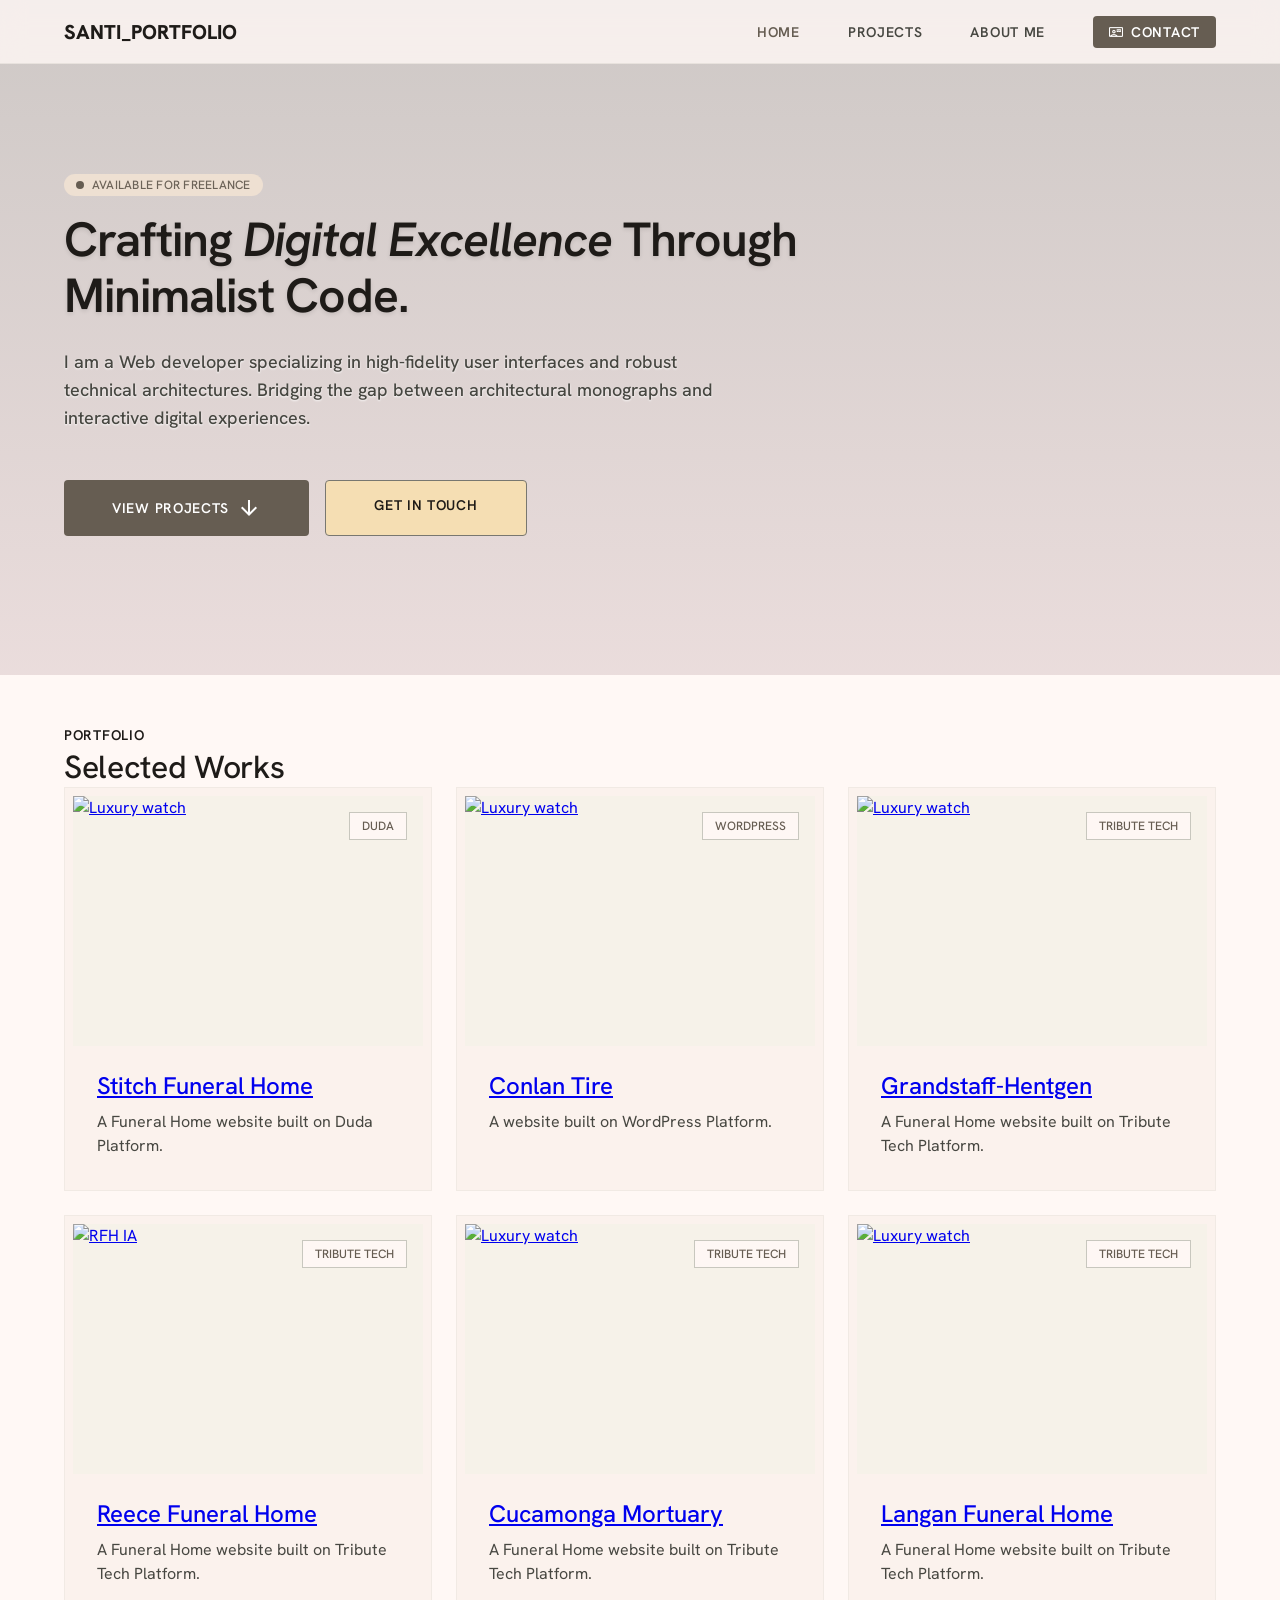
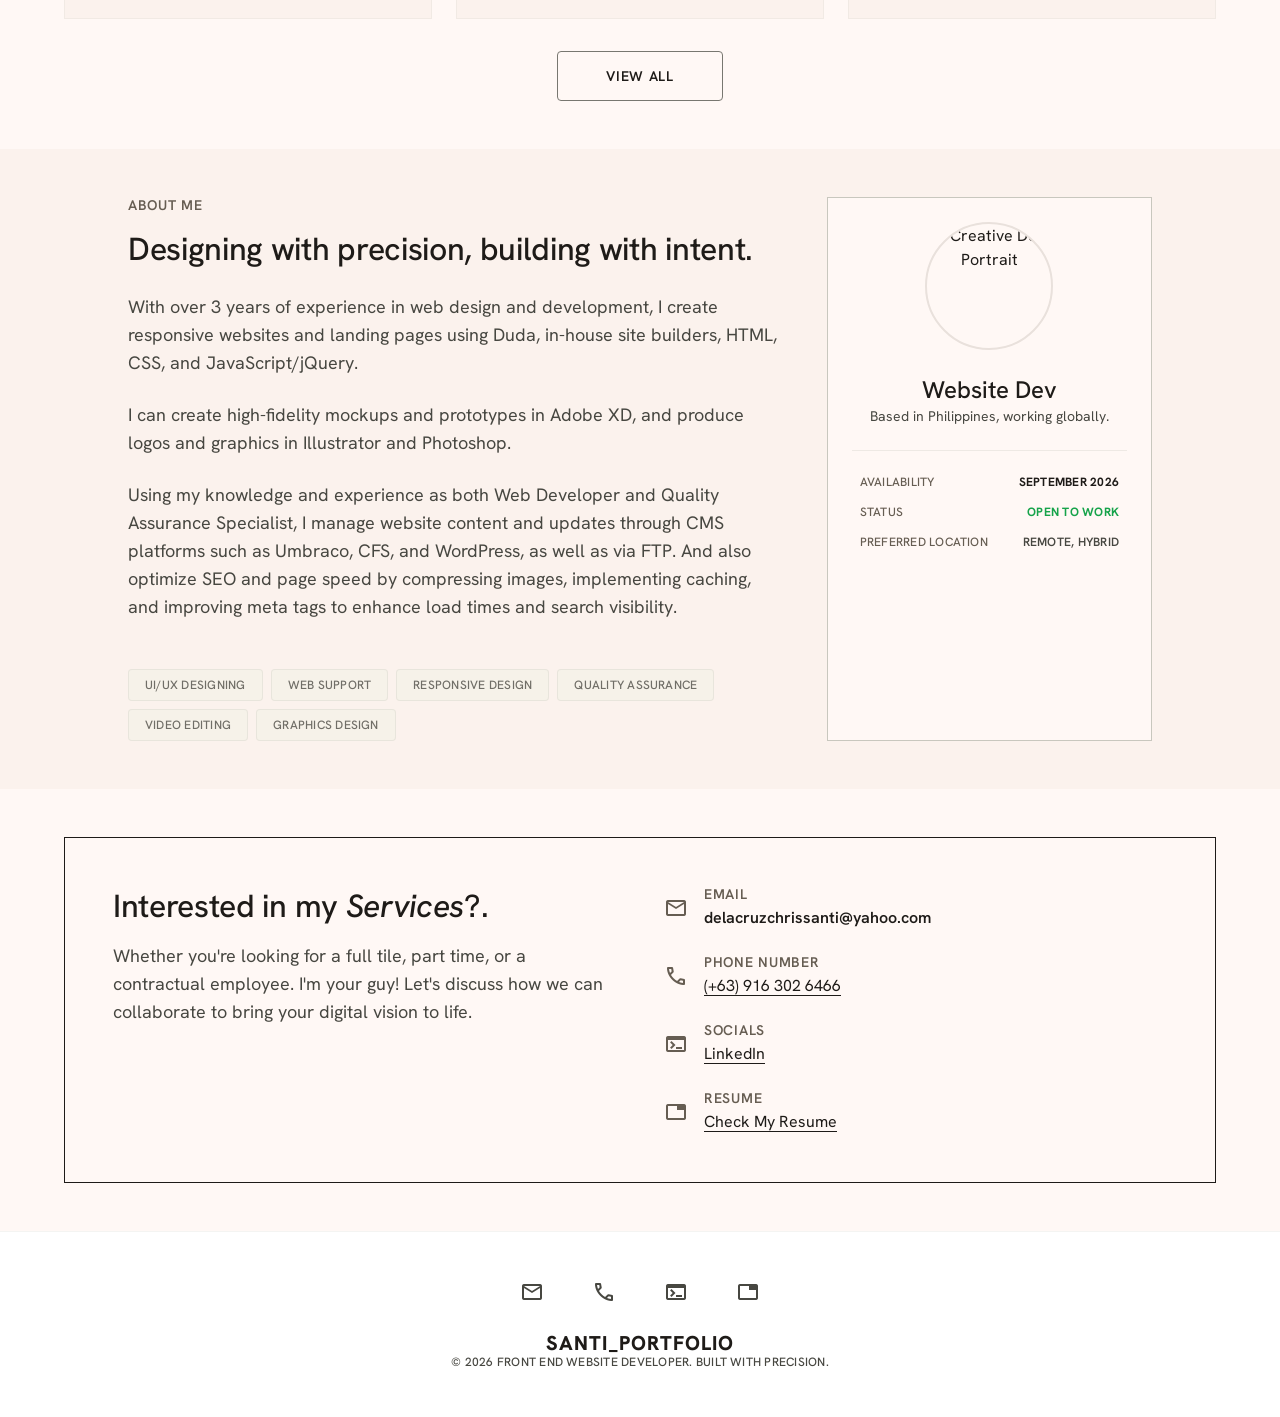
==== index.html @ 379f8e72 "Add files via upload" ====
<!doctype html>

<html class="scroll-smooth" lang="en">
  <head>
    <meta charset="utf-8" />
    <meta content="width=device-width, initial-scale=1.0" name="viewport" />
    <title>SANTI_PORTFOLIO | Creative Developer</title>
    <link rel="stylesheet" href="./style.css" />
  </head>
  <body>
    <!-- Header -->
    <header>
      <div class="logo">SANTI_PORTFOLIO</div>
      <nav class="nav-desktop">
        <a class="nav-link label-md active" href="#hero">Home</a>
        <a class="nav-link label-md" href="#projects">Projects</a>
        <a class="nav-link label-md" href="#info">About Me</a>
        <a class="btn-contact-nav" href="#contact">
          <span class="material-symbols-outlined" style="font-size: 14px"
            >contact_mail</span
          >
          <span class="label-md">Contact</span>
        </a>
      </nav>
      <button class="menu-trigger">
        <span class="material-symbols-outlined">menu</span>
      </button>
    </header>
    <main>
      <!-- Hero Section -->
      <section class="hero" id="hero">
        <div class="hero-content">
          <div class="badge">
            <span class="pulse"></span>
            <span class="label-sm">Available for Freelance</span>
          </div>
          <h1>
            Crafting
            <span class="secondary-text italic">Digital Excellence</span>
            Through Minimalist Code.
          </h1>
          <p class="body-lg">
            I am a Web developer specializing in high-fidelity user interfaces
            and robust technical architectures. Bridging the gap between
            architectural monographs and interactive digital experiences.
          </p>
          <div class="btn-group">
            <a class="btn-primary label-md" href="#projects">
              View Projects
              <span class="material-symbols-outlined">arrow_downward</span>
            </a>
            <a class="btn-outline label-md" href="#contact">Get in Touch</a>
          </div>
        </div>
      </section>

      <!-- Selected Works -->
      <section class="projects-section" id="projects">
        <div class="section-header">
          <span class="label-md">Portfolio</span>
          <h2>Selected Works</h2>
        </div>
        <div class="project-grid" id="project-grid">
          <article class="project-card" data-category="Duda">
            <div class="project-image-wrapper">
            <a href="https://www.stithfuneralhome.com/" target="_blank" rel="noopener noreferrer">
              <img alt="Luxury watch" src="./files/stitchfh.png" />
              <div class="project-tag">Duda</div>
            </div>
            <div class="project-info">
              <h3 class="project-name">Stitch Funeral Home</h3></a>
              <p class="project-desc">
                A Funeral Home website built on Duda Platform.
              </p>
            </div>
          </article>

          <article class="project-card" data-category="WP">
            <div class="project-image-wrapper">
            <a href="https://conlantire.com/" target="_blank" rel="noopener noreferrer">
              <img alt="Luxury watch" src="./files/conlan.png" />
              <div class="project-tag">WordPress</div>
            </div>
            <div class="project-info">
              <h3 class="project-name">Conlan Tire</h3></a>
              <p class="project-desc">
              A website built on WordPress Platform.
              </p>
            </div>
          </article>

          <article class="project-card" data-category="TT">
            <div class="project-image-wrapper">
            <a href="https://www.grandstaff-hentgen.com/" target="_blank" rel="noopener noreferrer">
              <img alt="Luxury watch" src="./files/grandstaff.png" />
              <div class="project-tag">Tribute Tech</div>
            </div>
            <div class="project-info">
              <h3 class="project-name">Grandstaff-Hentgen</h3></a>
              <p class="project-desc">
                  A Funeral Home website built on Tribute Tech Platform.
              </p>
            </div>
          </article>

          <article class="project-card" data-category="TT">
            <div class="project-image-wrapper">
            <a href="https://www.rfh-ia.com/" target="_blank" rel="noopener noreferrer">
              <img alt="RFH IA" src="./files/reece.png" />
              <div class="project-tag">Tribute Tech</div>
            </div>
            <div class="project-info">
              <h3 class="project-name">Reece Funeral Home</h3></a>
              <p class="project-desc">
              A Funeral Home website built on Tribute Tech Platform.
              </p>
            </div>
          </article>

          <article class="project-card" data-category="TT">
            <div class="project-image-wrapper">
            <a href="https://www.cucamongamortuary.com/" target="_blank" rel="noopener noreferrer">
              <img alt="Luxury watch" src="./files/cucamonga.png" />
              <div class="project-tag">Tribute Tech</div>
            </div>
            <div class="project-info">
              <h3 class="project-name">Cucamonga Mortuary</h3></a>
              <p class="project-desc">
              A Funeral Home website built on Tribute Tech Platform.
              </p>
            </div>
          </article>

          <article class="project-card" data-category="TT">
            <div class="project-image-wrapper">
            <a href="https://www.langanfuneralhome.com/" target="_blank" rel="noopener noreferrer">
              <img alt="Luxury watch" src="./files/langan.png" />
              <div class="project-tag">Tribute Tech</div>
            </div>
            <div class="project-info">
              <h3 class="project-name">Langan Funeral Home</h3></a>
              <p class="project-desc">
              A Funeral Home website built on Tribute Tech Platform.
              </p>
            </div>
          </article>
        </div>

        <div class="btn-group" style="margin-top: 32px; justify-content: center">
          <a class="btn-outline label-md" href="./portfolio.html">View All</a>
      </section>

      <!-- About Me Info -->
      <section class="info-section" id="info">
        <div class="info-grid">
          <div class="phil-content">
            <div class="phil-header">
              <span class="label-md">About Me</span>
              <h2>Designing with precision, building with intent.</h2>
            </div>
            <p class="body-lg">
              With over 3 years of experience in web design and development, I
              create responsive websites and landing pages using Duda, in-house
              site builders, HTML, CSS, and JavaScript/jQuery.
            </p>
            <p class="body-lg">
              I can create high-fidelity mockups and prototypes in Adobe XD, and
              produce logos and graphics in Illustrator and Photoshop.
            </p>
            <p class="body-lg">
              Using my knowledge and experience as both Web Developer and
              Quality Assurance Specialist, I manage website content and updates
              through CMS platforms such as Umbraco, CFS, and WordPress, as well
              as via FTP. And also optimize SEO and page speed by compressing
              images, implementing caching, and improving meta tags to enhance
              load times and search visibility.
            </p>
            <div class="tag-cloud">
              <span class="tag label-sm">UI/UX Designing</span>
              <span class="tag label-sm">Web Support</span>
              <span class="tag label-sm">Responsive Design</span>
              <span class="tag label-sm">Quality Assurance</span>
              <span class="tag label-sm">Video Editing</span>
              <span class="tag label-sm">Graphics Design</span>
            </div>
          </div>
          <div class="profile-card">
            <div class="avatar">
              <img alt="Creative Dev Portrait" src="./files/2x2.png" />
            </div>
            <h3>Website Dev</h3>
            <p class="body-sm">Based in Philippines, working globally.</p>
            <div class="status-table">
              <div class="status-row">
                <span class="label-sm">Availability</span>
                <span class="label-sm" style="font-weight: 700"
                  >September 2026</span
                >
              </div>
              <div class="status-row">
                <span class="label-sm">Status</span>
                <span class="label-sm status-online">Open to Work</span>
              </div>
              <div class="status-row">
                <span class="label-sm">Preferred Location</span>
                <span class="label-sm preferred">Remote, Hybrid</span>
              </div>
            </div>
          </div>
        </div>
      </section>
      <!-- Contact Section -->
      <section class="contact-section" id="contact">
        <div class="contact-box">
          <div class="contact-grid">
            <div>
              <h2>Interested in my <span class="italic">Services</span>?.</h2>
              <p class="body-lg">
                Whether you're looking for a full tile, part time, or a
                contractual employee. I'm your guy! Let's discuss how we can
                collaborate to bring your digital vision to life.
              </p>
            </div>
            <div class="contact-info-list">
              <a
                class="contact-item"
                href="mailto:delacruzchrissanti@yahoo.com"
              >
                <span class="material-symbols-outlined icon">mail</span>
                <div>
                  <h4 class="label-md">Email</h4>
                  <h3 class="body-md" style="font-weight: 600">
                    delacruzchrissanti@yahoo.com
                  </h3>
                </div>
              </a>
              <div class="contact-item">
                <span class="material-symbols-outlined icon">Phone</span>
                <div>
                  <h4 class="label-md">Phone Number</h4>
                  <div class="social-row">
                    <a class="social-link body-md" href="tel:+639163026466"
                      >(+63) 916 302 6466
                    </a>
                  </div>
                </div>
              </div>
              <div class="contact-item">
                <span class="material-symbols-outlined icon">terminal</span>
                <div>
                  <h4 class="label-md">Socials</h4>
                  <div class="social-row">
                    <a
                      class="social-link body-md"
                      href="https://www.linkedin.com/in/chrissanti-dela-cruz-59982b242/"
                      target="_blank"
                      >LinkedIn</a
                    >
                  </div>
                </div>
              </div>
              <div class="contact-item">
                <span class="material-symbols-outlined icon">Tab</span>
                <div>
                  <h4 class="label-md">Resume</h4>
                  <div class="social-row">
                    <a
                      class="social-link body-md"
                      href="./files/Chrissanti Dela Cruz - Resume.pdf"
                      target="_blank"
                      >Check My Resume</a
                    >
                  </div>
                </div>
              </div>
            </div>
          </div>
        </div>
      </section>
    </main>
    <!-- Footer -->
    <footer>
      <div class="footer-socials">
        <a href="mailto:delacruzchrissanti@yahoo.com"
          ><span class="material-symbols-outlined">mail</span></a
        >
        <a href="tel:+639163026466"
          ><span class="material-symbols-outlined">Phone</span></a
        >
        <a
          href="https://www.linkedin.com/in/chrissanti-dela-cruz-59982b242/"
          target="_blank"
          ><span class="material-symbols-outlined">Terminal</span></a
        >
        <a href="./files/Chrissanti Dela Cruz - Resume.pdf" target="_blank"
          ><span class="material-symbols-outlined">Tab</span></a
        >
      </div>
      <div class="logo label-md">SANTI_PORTFOLIO</div>
      <div class="footer-copy label-sm">
        © 2026 Front End Website Developer. Built with precision.
      </div>
    </footer>
    <!-- Bottom Nav -->
    <nav class="bottom-nav">
      <a class="bottom-nav-item active" href="#hero">
        <span class="material-symbols-outlined">home</span>
        <span class="label-sm">Home</span>
      </a>
      <a class="bottom-nav-item" href="#projects">
        <span class="material-symbols-outlined">grid_view</span>
        <span class="label-sm">Projects</span>
      </a>
      <a class="bottom-nav-item" href="#info">
        <span class="material-symbols-outlined">person</span>
        <span class="label-sm">Info</span>
      </a>
    </nav>
  </body>
</html>
---- style.css ----
@import url("https://fonts.googleapis.com/css2?family=Hanken+Grotesk:wght@400;500;600;700;800&display=swap");
@import url("https://fonts.googleapis.com/css2?family=Material+Symbols+Outlined:wght,FILL@100..700,0..1&display=swap");
/* Variables based on provided theme */
:root {
  --primary: #5f5e5b;
  --on-primary: #ffffff;
  --secondary: #665d52;
  --on-secondary: #ffffff;
  --background: #fff8f5;
  --surface: #fff8f5;
  --surface-container: #f5ece7;
  --surface-container-low: #fbf2ed;
  --surface-container-high: #efe6e2;
  --surface-container-lowest: #ffffff;
  --surface-variant: #e9e1dc;
  --on-surface: #1e1b18;
  --on-surface-variant: #474741;
  --outline: #787770;
  --outline-variant: #c8c7be;
  --primary-container: #f5f2ed;
  --secondary-container: #eee0d2;
  --on-secondary-container: #6c6358;
  --tertiary-container: #f6f2e9;
  --on-tertiary-container: #706e67;

  --margin-desktop: 64px;
  --margin-mobile: 20px;
  --gutter: 24px;
  --radius-lg: 0.25rem;
  --radius-xl: 0.5rem;
  --radius-full: 0.75rem;
}

* {
  box-sizing: border-box;
  margin: 0;
  padding: 0;
}

body {
  font-family: "Hanken Grotesk", sans-serif;
  background-color: var(--background);
  color: var(--on-surface);
  line-height: 1.5;
  -webkit-font-smoothing: antialiased;
  min-height: 100dvh;
}

.scroll-smooth {
  scroll-behavior: smooth;
}

/* Typography */
h1 {
  font-size: 32px;
  line-height: 40px;
  font-weight: 600;
  letter-spacing: -0.01em;
}
@media (min-width: 768px) {
  h1 {
    font-size: 48px;
    line-height: 56px;
    letter-spacing: -0.02em;
  }
}

h2 {
  font-size: 32px;
  line-height: 40px;
  font-weight: 500;
  letter-spacing: -0.01em;
}
h3 {
  font-size: 24px;
  line-height: 32px;
  font-weight: 500;
}

.label-md {
  font-size: 14px;
  line-height: 16px;
  font-weight: 600;
  letter-spacing: 0.05em;
  text-transform: uppercase;
}
.label-sm {
  font-size: 12px;
  line-height: 14px;
  font-weight: 500;
  letter-spacing: 0.02em;
  text-transform: uppercase;
}
.body-lg {
  font-size: 18px;
  line-height: 28px;
  font-weight: 400;
}
.body-md {
  font-size: 16px;
  line-height: 24px;
  font-weight: 400;
}
.body-sm {
  font-size: 14px;
  line-height: 20px;
  font-weight: 400;
}

.italic {
  font-style: italic;
}

/* Layout Helpers */
section {
  padding: 48px var(--margin-mobile);
}
@media (min-width: 768px) {
  section {
    padding: 48px var(--margin-desktop);
  }
}

.container-wide {
  max-width: 1280px;
  margin: 0 auto;
}
.flex {
  display: flex;
}
.grid {
  display: grid;
}
.items-center {
  align-items: center;
}
.justify-between {
  justify-content: space-between;
}
.gap-md {
  gap: 16px;
}
.gap-lg {
  gap: 24px;
}
.gap-xl {
  gap: 48px;
}

/* Header */
header {
  position: fixed;
  top: 0;
  width: 100%;
  height: 64px;
  z-index: 100;
  background: rgba(255, 248, 245, 0.8);
  backdrop-filter: blur(12px);
  -webkit-backdrop-filter: blur(12px);
  border-bottom: 1px solid rgba(200, 199, 190, 0.3);
  display: flex;
  align-items: center;
  justify-content: space-between;
  padding: 0 var(--margin-mobile);
}
@media (min-width: 768px) {
  header {
    padding: 0 var(--margin-desktop);
  }
}

.logo {
  font-size: 20px;
  font-weight: 800;
}

.nav-desktop {
  display: none;
  gap: 48px;
  align-items: center;
}
@media (min-width: 768px) {
  .nav-desktop {
    display: flex;
  }
}

.nav-link {
  text-decoration: none;
  color: var(--on-surface-variant);
  transition: color 0.3s;
}
.nav-link:hover,
.nav-link.active {
  color: var(--secondary);
  font-weight: 600;
}

.btn-contact-nav {
  background: var(--secondary);
  color: var(--on-secondary);
  padding: 8px 16px;
  border-radius: var(--radius-lg);
  display: flex;
  align-items: center;
  gap: 8px;
  text-decoration: none;
  transition: transform 0.1s;
}
.btn-contact-nav:active {
  transform: scale(0.95);
}

.menu-trigger {
  display: block;
  background: none;
  border: none;
  color: var(--secondary);
  padding: 8px;
  cursor: pointer;
}
@media (min-width: 768px) {
  .menu-trigger {
    display: none;
  }
}

/* Hero */
.hero {
  min-height: 75vh;
  display: flex;
  flex-direction: column;
  justify-content: center;
  background-color: var(--surface);
  padding-top: 80px;
  background-image:
    linear-gradient(rgba(10, 10, 10, 20%), rgba(230, 215, 215, 0.833)),
    url("./files/backdrop.png");
  background-size: cover;
  background-position: center;
  a.btn-outline.label-md {
    background-color: wheat !important;
  }
}
.hero-content {
  max-width: 896px;
  z-index: 10;
}
.badge {
  display: inline-flex;
  align-items: center;
  gap: 8px;
  padding: 4px 12px;
  background: var(--secondary-container);
  color: var(--on-secondary-container);
  border-radius: 999px;
  margin-bottom: 16px;
}
.pulse {
  width: 8px;
  height: 8px;
  border-radius: 50%;
  background: var(--secondary);
  animation: pulse-anim 2s infinite;
}
@keyframes pulse-anim {
  0% {
    opacity: 1;
  }
  50% {
    opacity: 0.4;
  }
  100% {
    opacity: 1;
  }
}

.hero h1 {
  margin-bottom: 24px;
  text-shadow: 0 2px 4px rgba(0, 0, 0, 0.1);
}
.hero p {
  color: var(--on-surface-variant);
  margin-bottom: 48px;
  max-width: 672px;
  font-weight: 500;
  text-shadow: 0 1px 2px rgba(255, 255, 255, 0.936);
}

.btn-group {
  display: flex;
  flex-wrap: wrap;
  gap: 16px;
}
.btn-primary {
  background: var(--secondary);
  color: var(--on-secondary);
  padding: 16px 48px;
  border-radius: var(--radius-lg);
  text-decoration: none;
  display: flex;
  align-items: center;
  gap: 8px;
  transition: transform 0.1s;
}
.btn-outline {
  border: 1px solid var(--outline);
  color: var(--on-surface);
  padding: 16px 48px;
  border-radius: var(--radius-lg);
  text-decoration: none;
  transition:
    background 0.3s,
    transform 0.1s;
}
.btn-outline:hover {
  background: var(--surface-variant);
}
.btn-primary:active,
.btn-outline:active {
  transform: scale(0.95);
}

/* Philosophy Info */
.info-section {
  background-color: var(--surface-container-low);
}
.info-grid {
  display: grid;
  grid-template-columns: 1fr;
  gap: 48px;
  max-width: 1024px;
  margin: 0 auto;
}
@media (min-width: 768px) {
  .info-grid {
    grid-template-columns: 2fr 1fr;
  }
}

.phil-header span {
  color: var(--secondary);
  margin-bottom: 16px;
  display: block;
}
.phil-header h2 {
  margin-bottom: 24px;
}
.phil-content p {
  color: var(--on-surface-variant);
  margin-bottom: 24px;
}

.tag-cloud {
  display: flex;
  flex-wrap: wrap;
  gap: 8px;
  margin-top: 48px;
}
.tag {
  padding: 8px 16px;
  background: var(--tertiary-container);
  border: 1px solid rgba(200, 199, 190, 0.3);
  color: var(--on-tertiary-container);
  border-radius: var(--radius-lg);
}

.profile-card {
  background: var(--surface);
  border: 1px solid var(--outline-variant);
  padding: 24px;
  display: flex;
  flex-direction: column;
  align-items: center;
  text-align: center;
}
.avatar {
  width: 128px;
  height: 128px;
  border-radius: 50%;
  overflow: hidden;
  margin-bottom: 24px;
  border: 2px solid var(--surface-variant);
}
.avatar img {
  width: 100%;
  height: 100%;
  object-fit: cover;
}
.profile-card p {
  color: var(--on-surface-variant);
  margin-bottom: 24px;
}
.status-table {
  width: 100%;
  border-top: 1px solid rgba(200, 199, 190, 0.3);
  padding-top: 24px;
}
.status-row {
  display: flex;
  justify-content: space-between;
  margin-bottom: 16px;
  padding: 0 8px;
}
.status-row span:first-child {
  color: var(--secondary);
  text-transform: uppercase;
}
.status-row .preferred {
  color: var(--on-surface-variant);
  font-weight: 600;
}
.status-row .status-online {
  color: #16a34a;
  font-weight: 700;
}

/* Contact */
.contact-section {
  background: var(--surface);
}
.contact-box {
  border: 1px solid var(--on-surface);
  padding: 48px;
  position: relative;
  overflow: hidden;
  max-width: 1280px;
  margin: 0 auto;
}
.contact-grid {
  display: grid;
  grid-template-columns: 1fr;
  gap: 48px;
}
@media (min-width: 1024px) {
  .contact-grid {
    grid-template-columns: 1fr 1fr;
  }
}

.contact-box h2 {
  margin-bottom: 16px;
}
.contact-box p {
  color: var(--on-surface-variant);
  margin-bottom: 48px;
}

.contact-info-list {
  display: flex;
  flex-direction: column;
  gap: 24px;
}
.contact-item {
  display: flex;
  align-items: center;
  gap: 16px;
  text-decoration: none;
  color: inherit;
  transition: transform 0.3s;
}
.contact-item:hover {
  transform: translateX(8px);
}
.contact-item .icon {
  color: var(--secondary);
  font-size: 24px;
}
.contact-item h4 {
  color: var(--secondary);
  margin-bottom: 4px;
}

.social-row {
  display: flex;
  gap: 16px;
  margin-top: 4px;
}
.social-link {
  text-decoration: underline;
  text-underline-offset: 4px;
  color: inherit;
  transition: color 0.3s;
}
.social-link:hover {
  color: var(--secondary);
}

.contact-form {
  background: var(--primary-container);
  padding: 24px;
  border: 1px solid var(--outline-variant);
}
.form-grid {
  display: grid;
  grid-template-columns: 1fr;
  gap: 24px;
  margin-bottom: 24px;
}
@media (min-width: 768px) {
  .form-grid {
    grid-template-columns: 1fr 1fr;
  }
}

.form-group {
  display: flex;
  flex-direction: column;
  gap: 4px;
}
.form-group label {
  color: var(--secondary);
}
.form-control {
  background: var(--surface);
  border: 1px solid var(--outline-variant);
  padding: 16px;
  outline: none;
  transition: border 0.3s;
  font-family: inherit;
}
.form-control:focus {
  border-color: var(--on-surface);
}

.btn-submit {
  width: 100%;
  background: var(--secondary);
  color: var(--on-secondary);
  padding: 16px;
  border: none;
  cursor: pointer;
  text-transform: uppercase;
  letter-spacing: 0.1em;
  transition:
    background 0.3s,
    transform 0.1s;
}
.btn-submit:hover {
  background: var(--on-surface);
}
.btn-submit:active {
  transform: scale(0.98);
}

/* Footer */
footer {
  background: var(--surface-container-lowest);
  border-top: 1px solid rgba(200, 199, 190, 0.2);
  padding: 48px var(--margin-mobile);
  display: flex;
  flex-direction: column;
  align-items: center;
  margin-bottom: 64px;
}
@media (min-width: 768px) {
  footer {
    margin-bottom: 0;
  }
}

.footer-socials {
  display: flex;
  gap: 48px;
  margin-bottom: 24px;
}
.footer-socials a {
  color: var(--on-surface-variant);
  transition: color 0.3s;
}
.footer-socials a:hover {
  color: var(--secondary);
}

.footer-copy {
  color: var(--on-surface-variant);
  text-align: center;
  margin-top: 4px;
}

/* Mobile Bottom Nav */
.bottom-nav {
  position: fixed;
  bottom: 0;
  left: 0;
  width: 100%;
  display: flex;
  justify-content: space-around;
  align-items: center;
  padding: 8px 0;
  background: var(--surface-container);
  border-top: 1px solid rgba(200, 199, 190, 0.3);
  z-index: 100;
}
@media (min-width: 768px) {
  .bottom-nav {
    display: none;
  }
}

.bottom-nav-item {
  display: flex;
  flex-direction: column;
  align-items: center;
  text-decoration: none;
  color: var(--on-surface-variant);
  padding: 4px 0;
  flex: 1;
}
.bottom-nav-item.active {
  color: var(--secondary);
}
.bottom-nav-item span:last-child {
  font-size: 12px;
  margin-top: 4px;
}

/* Custom Scrollbar */
::-webkit-scrollbar {
  width: 6px;
}
::-webkit-scrollbar-track {
  background: var(--primary-container);
}
::-webkit-scrollbar-thumb {
  background: #4a4238;
  border-radius: 10px;
}
/* Grid */
.project-grid {
  display: grid;
  grid-template-columns: 1fr;
  gap: var(--gutter);
}

@media (min-width: 769px) {
  .project-grid {
    grid-template-columns: repeat(2, 1fr);
  }
}

@media (min-width: 1024px) {
  .project-grid {
    grid-template-columns: repeat(3, 1fr);
  }
}

/* Project Card */
.project-card {
  background-color: var(--surface-container-low);
  border: 1px solid rgba(200, 199, 190, 0.2);
  padding: 8px;
  transition:
    transform 0.4s cubic-bezier(0.2, 0, 0, 1),
    opacity 0.4s ease;
  display: flex;
  flex-direction: column;
}

.project-card:hover {
  transform: translateY(-8px);
  border-color: rgba(102, 93, 82, 0.4);
}

.project-image-wrapper {
  position: relative;
  height: 250px;
  overflow: hidden;
  background-color: var(--tertiary-container);
}

.project-image-wrapper img {
  width: 100%;
  height: 100%;
  object-fit: cover;
  transition: transform 0.7s ease;
}

.project-card:hover .project-image-wrapper img {
  transform: scale(1.05);
}

.project-tag {
  position: absolute;
  top: 16px;
  right: 16px;
  background-color: rgba(255, 248, 245, 0.9);
  backdrop-filter: blur(4px);
  padding: 4px 12px;
  font-size: 12px;
  font-weight: 500;
  color: var(--secondary);
  border: 1px solid var(--outline-variant);
  text-transform: uppercase;
}

.project-info {
  padding: 24px;
}

.project-name {
  font-size: 24px;
  font-weight: 500;
  margin-bottom: 8px;
}

.project-desc {
  font-size: 16px;
  color: var(--on-surface-variant);
  display: -webkit-box;
  -webkit-line-clamp: 2;
  -webkit-box-orient: vertical;
  overflow: hidden;
}
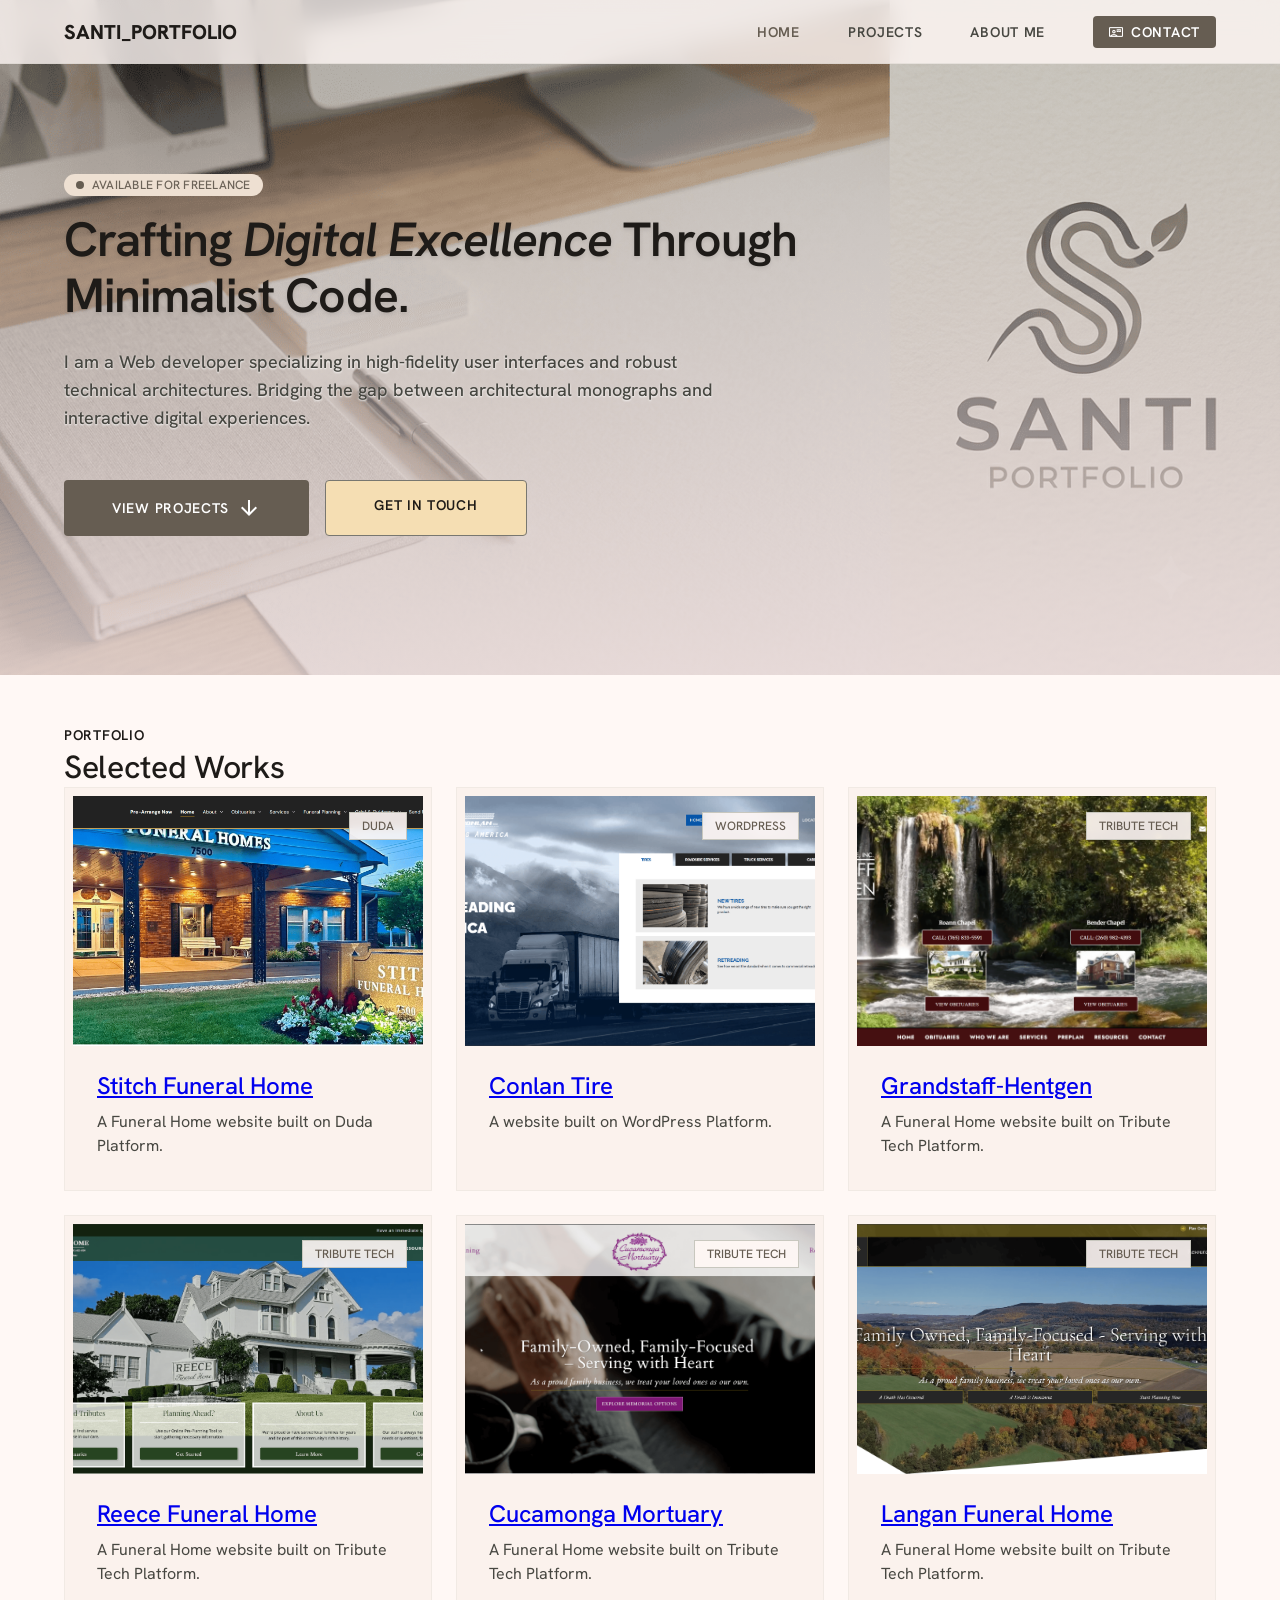
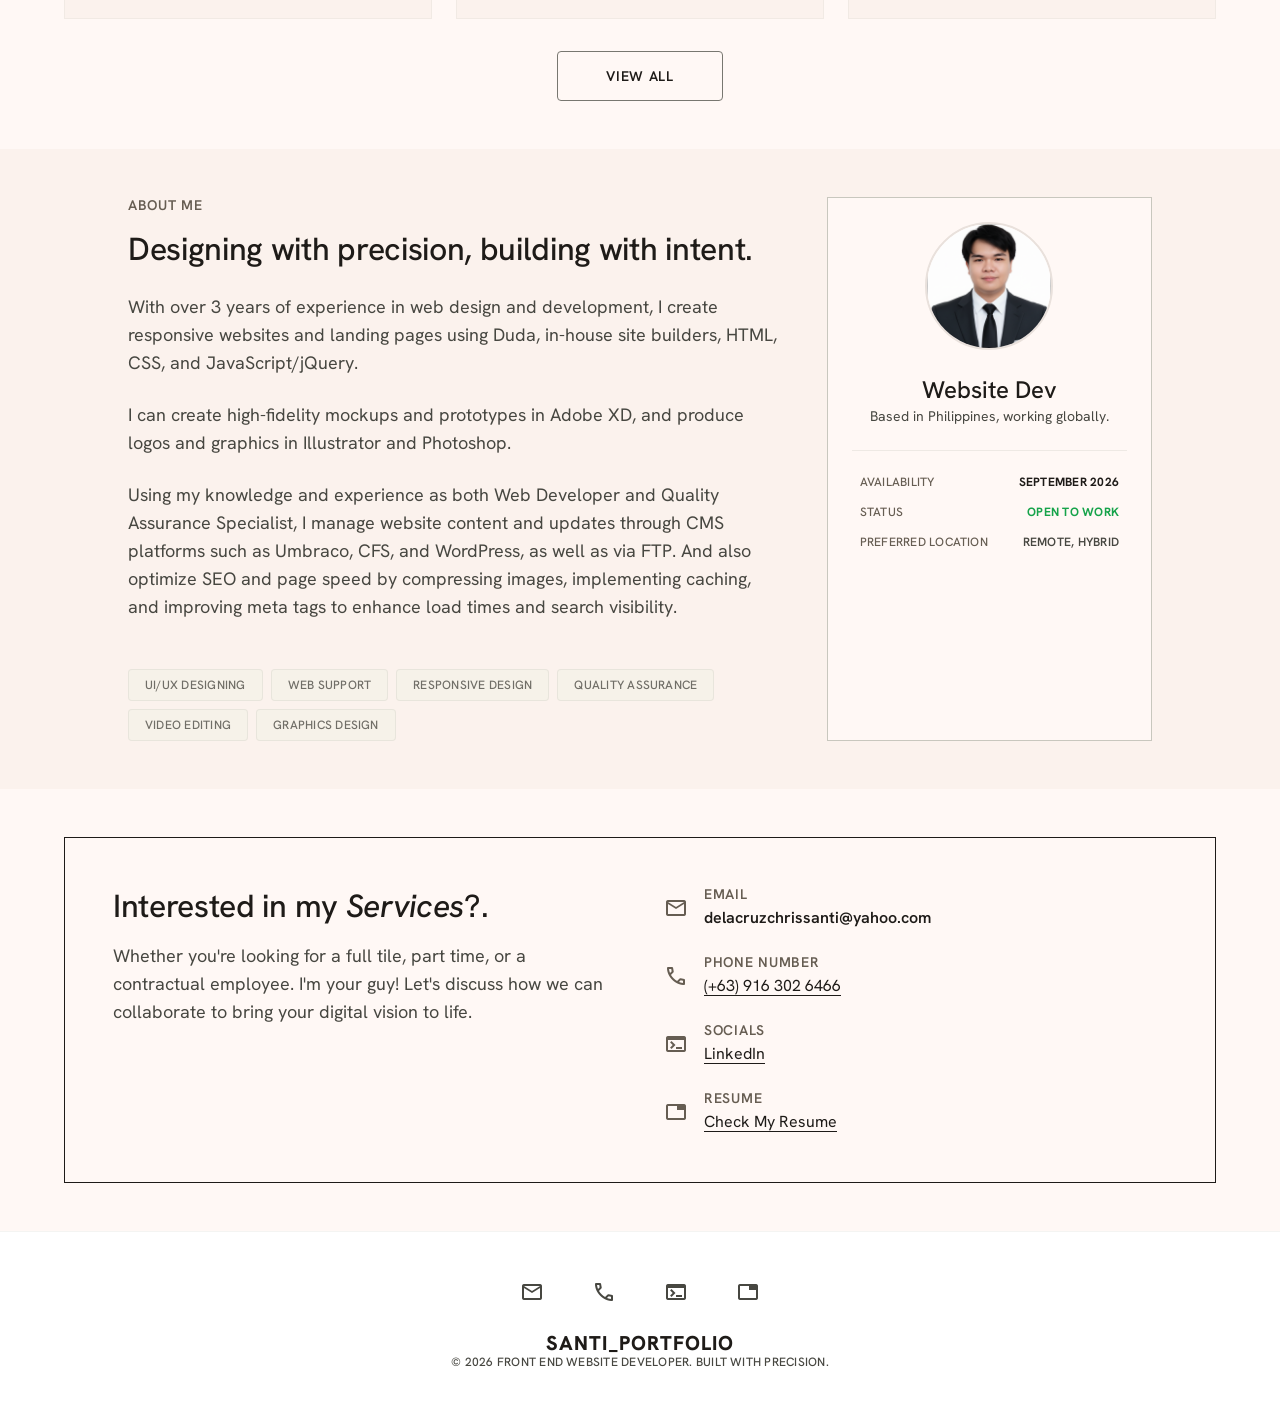
==== commit 14318ff9: "Refactor index.html structure and content" ====
--- a/index.html
+++ b/index.html
@@ -22,9 +22,11 @@
           <span class="label-md">Contact</span>
         </a>
       </nav>
+      <!--
       <button class="menu-trigger">
         <span class="material-symbols-outlined">menu</span>
       </button>
+      -->
     </header>
     <main>
       <!-- Hero Section -->
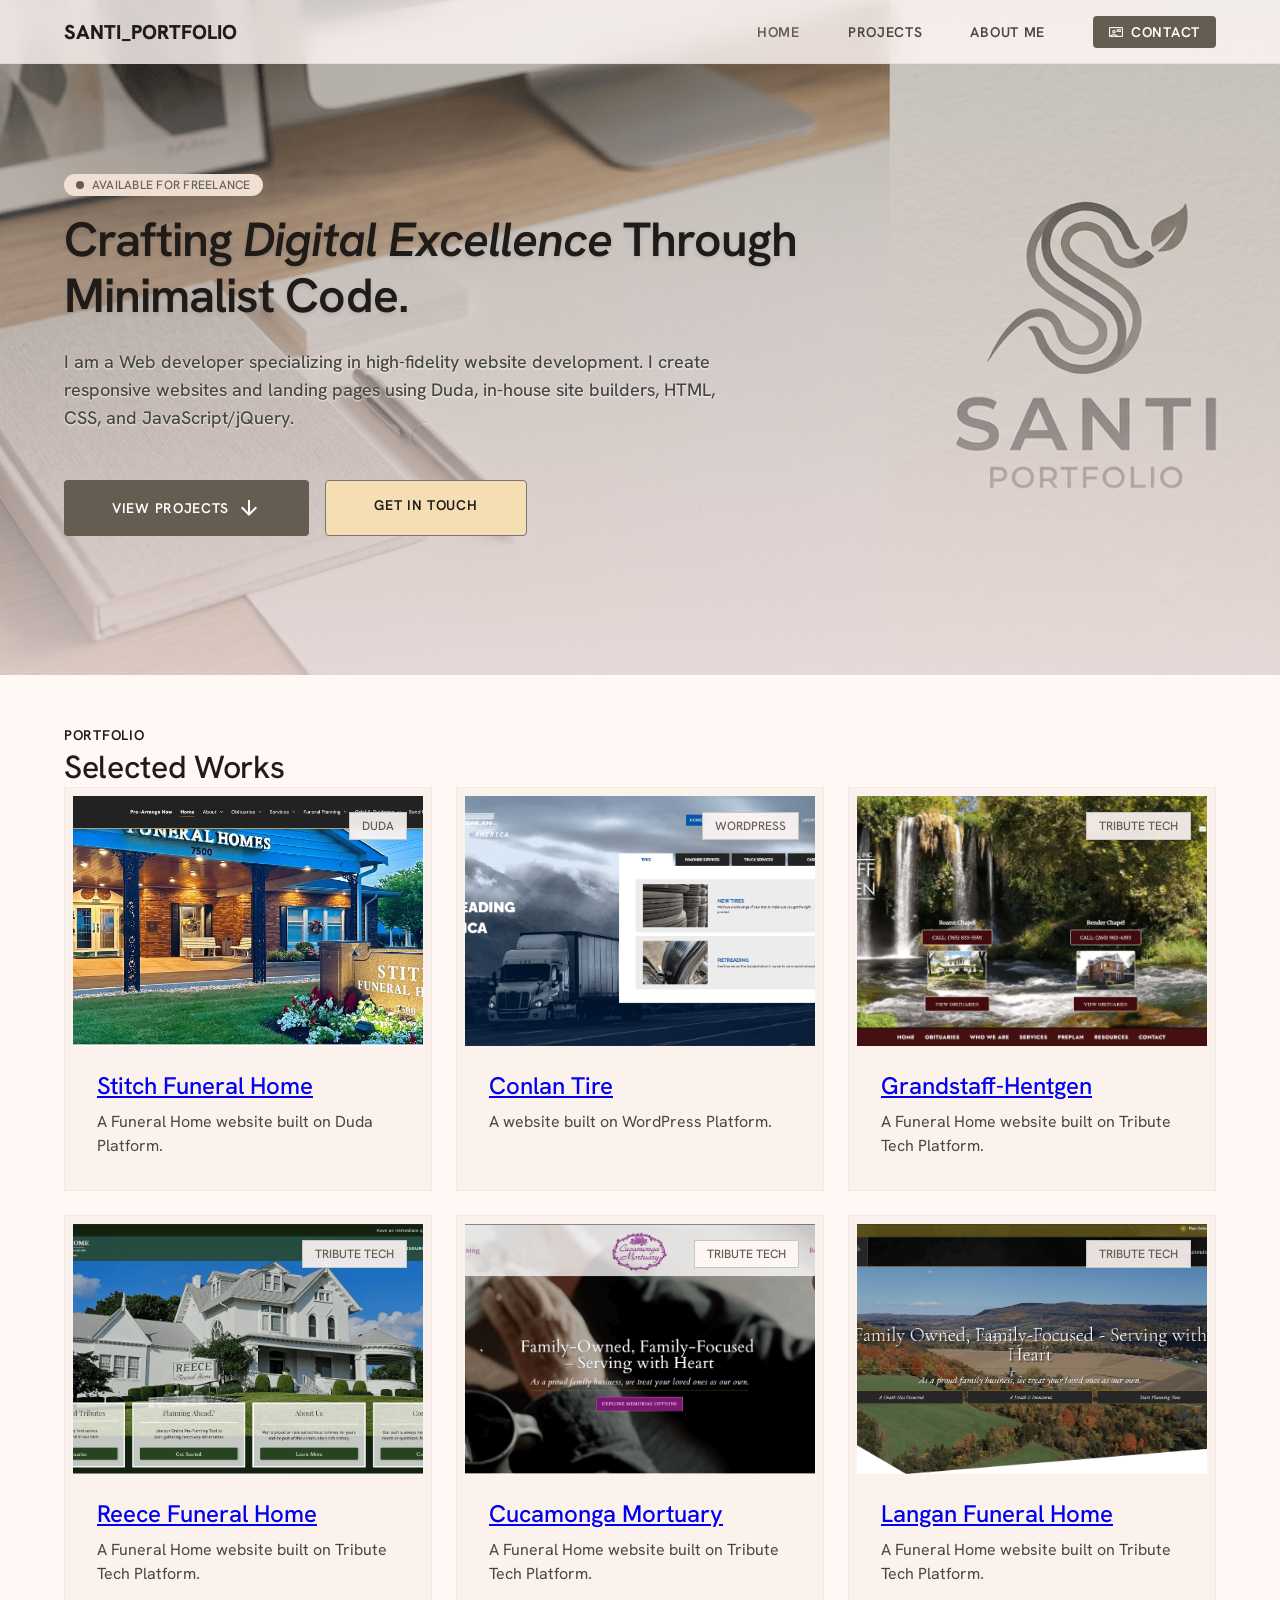
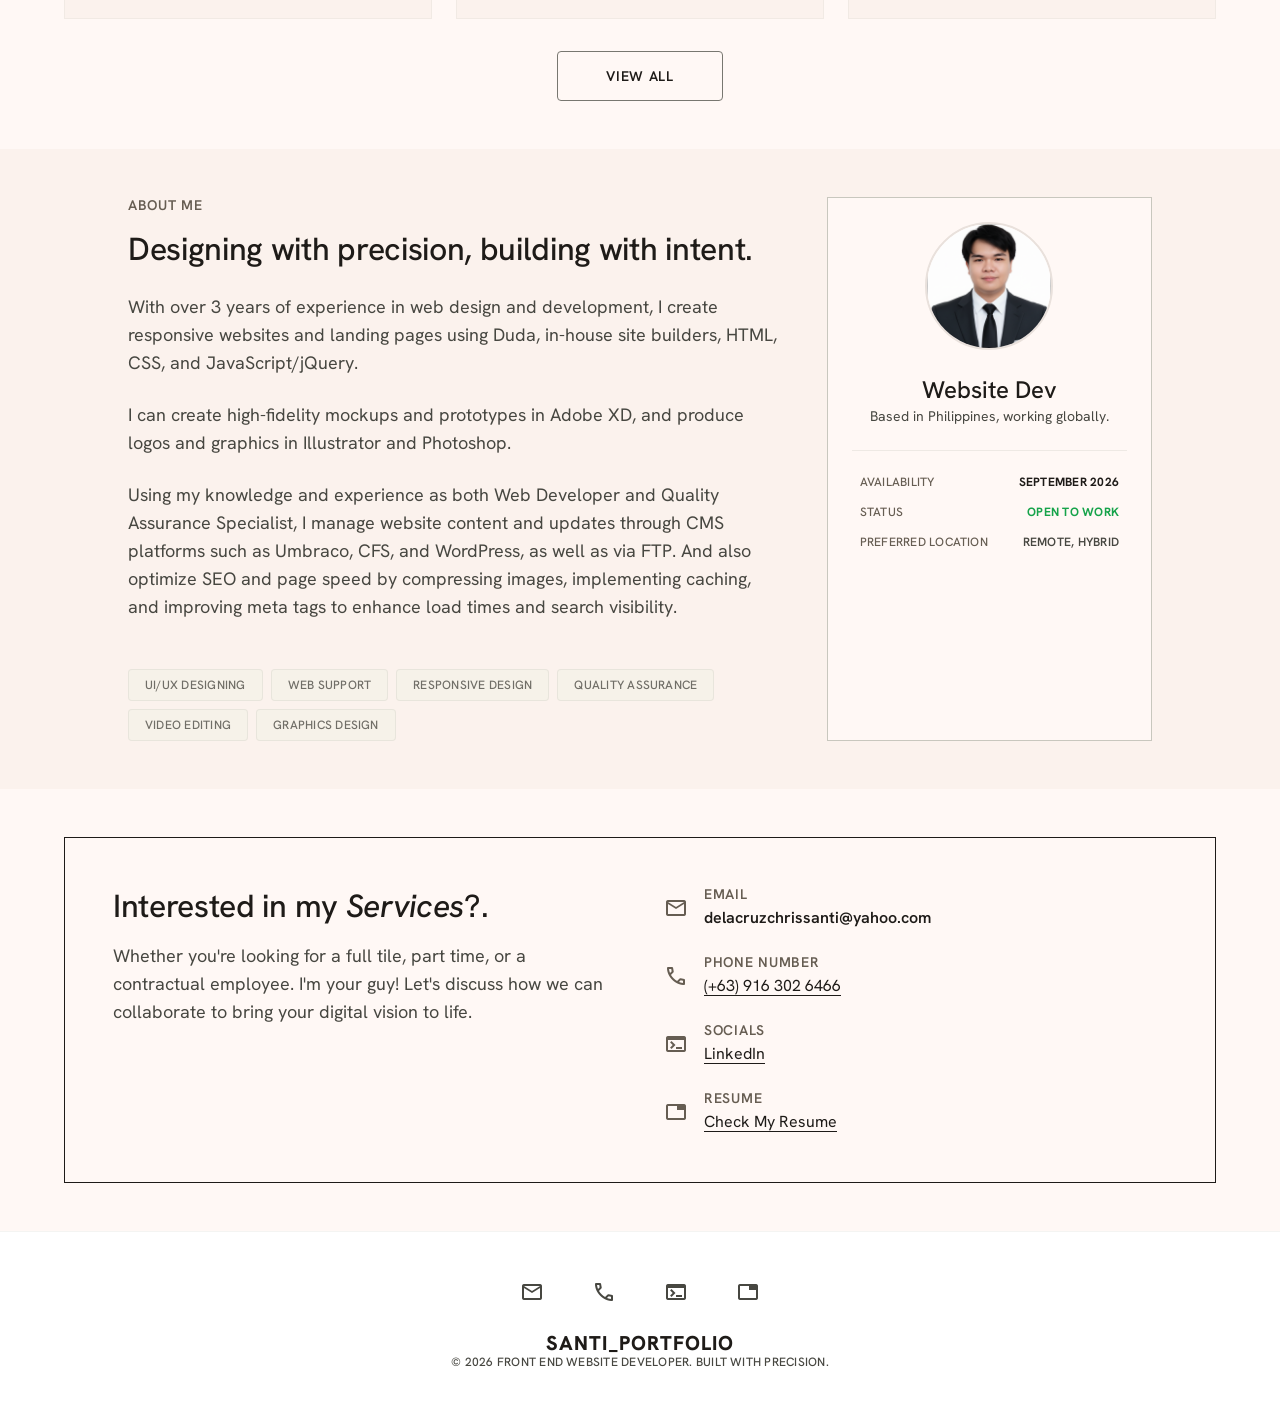
==== commit a3c849ff: "Update index.html" ====
--- a/index.html
+++ b/index.html
@@ -42,9 +42,7 @@
             Through Minimalist Code.
           </h1>
           <p class="body-lg">
-            I am a Web developer specializing in high-fidelity user interfaces
-            and robust technical architectures. Bridging the gap between
-            architectural monographs and interactive digital experiences.
+            I am a Web developer specializing in high-fidelity website development. I create responsive websites and landing pages using Duda, in-house site builders, HTML, CSS, and JavaScript/jQuery.
           </p>
           <div class="btn-group">
             <a class="btn-primary label-md" href="#projects">
